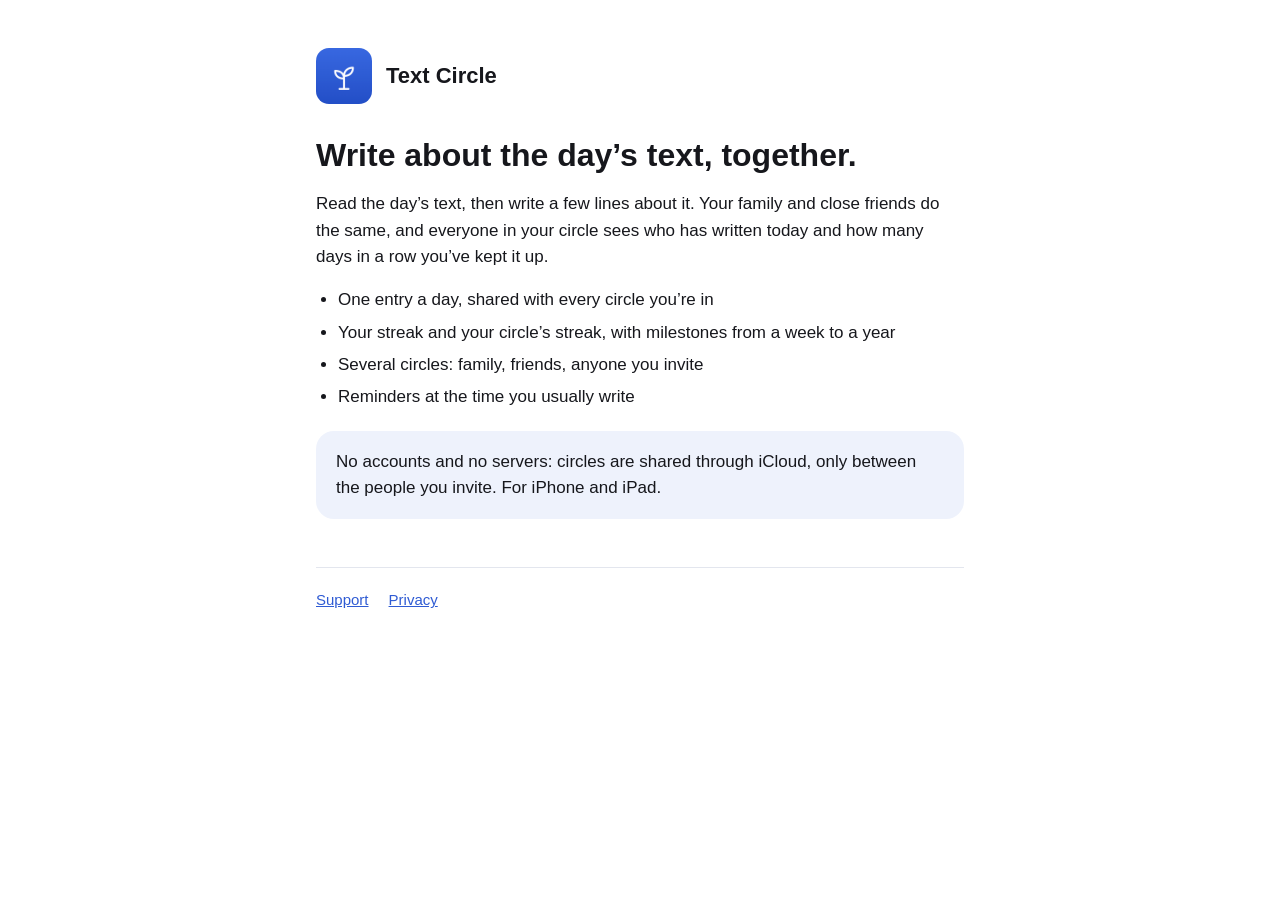
==== index.html @ b2e10839 "Text Circle privacy, support and landing pages Co-Authored-By: Claude Opus 5.5 <noreply@anthropic.co" ====
<!doctype html>
<html lang="en">
<head>
<meta charset="utf-8">
<meta name="viewport" content="width=device-width, initial-scale=1">
<title>Text Circle</title>
<meta name="description" content="Write about the day's text with family and close friends, and keep a streak together.">
<link rel="icon" href="icon.png">
<link rel="stylesheet" href="style.css">
</head>
<body>
<main>
  <header><img src="icon.png" alt=""><span class="name">Text Circle</span></header>

  <h1>Write about the day’s text, together.</h1>
  <p>Read the day’s text, then write a few lines about it. Your family and close friends do the same, and everyone in
  your circle sees who has written today and how many days in a row you’ve kept it up.</p>

  <ul>
    <li>One entry a day, shared with every circle you’re in</li>
    <li>Your streak and your circle’s streak, with milestones from a week to a year</li>
    <li>Several circles: family, friends, anyone you invite</li>
    <li>Reminders at the time you usually write</li>
  </ul>

  <div class="card"><p>No accounts and no servers: circles are shared through iCloud, only between the people you
  invite. For iPhone and iPad.</p></div>

  <nav><a href="support.html">Support</a><a href="privacy.html">Privacy</a></nav>
</main>
</body>
</html>
---- style.css ----
:root {
  --ground: #ffffff;
  --text: #16171c;
  --muted: #5d606b;
  --accent: #2f5bd3;
  --card: #eef2fc;
  --rule: #e3e6ee;
}
@media (prefers-color-scheme: dark) {
  :root {
    --ground: #0e0f13;
    --text: #eceef3;
    --muted: #a0a4b0;
    --accent: #7c9bff;
    --card: #1a1e2b;
    --rule: #262a36;
  }
}
* { box-sizing: border-box; }
html { -webkit-text-size-adjust: 100%; }
body {
  margin: 0;
  background: var(--ground);
  color: var(--text);
  font: 17px/1.55 -apple-system, BlinkMacSystemFont, "SF Pro Text", "Helvetica Neue", Arial, sans-serif;
}
main { max-width: 680px; margin: 0 auto; padding: 48px 16px 64px; }
header { display: flex; align-items: center; gap: 14px; margin-bottom: 32px; }
header img { width: 56px; height: 56px; border-radius: 13px; }
header a { color: inherit; text-decoration: none; }
header .name { font: 600 22px/1.2 ui-rounded, "SF Pro Rounded", -apple-system, sans-serif; }
h1, h2 { font-family: ui-rounded, "SF Pro Rounded", -apple-system, sans-serif; line-height: 1.2; }
h1 { font-size: 32px; margin: 0 0 8px; }
h2 { font-size: 21px; margin: 36px 0 8px; }
p, li { color: var(--text); }
.muted { color: var(--muted); }
a { color: var(--accent); }
.card { background: var(--card); border-radius: 18px; padding: 18px 20px; margin: 20px 0; }
.card p { margin: 0; }
ul { padding-left: 22px; }
li { margin: 6px 0; }
nav { display: flex; gap: 20px; flex-wrap: wrap; margin-top: 48px; padding-top: 20px; border-top: 1px solid var(--rule); font-size: 15px; }
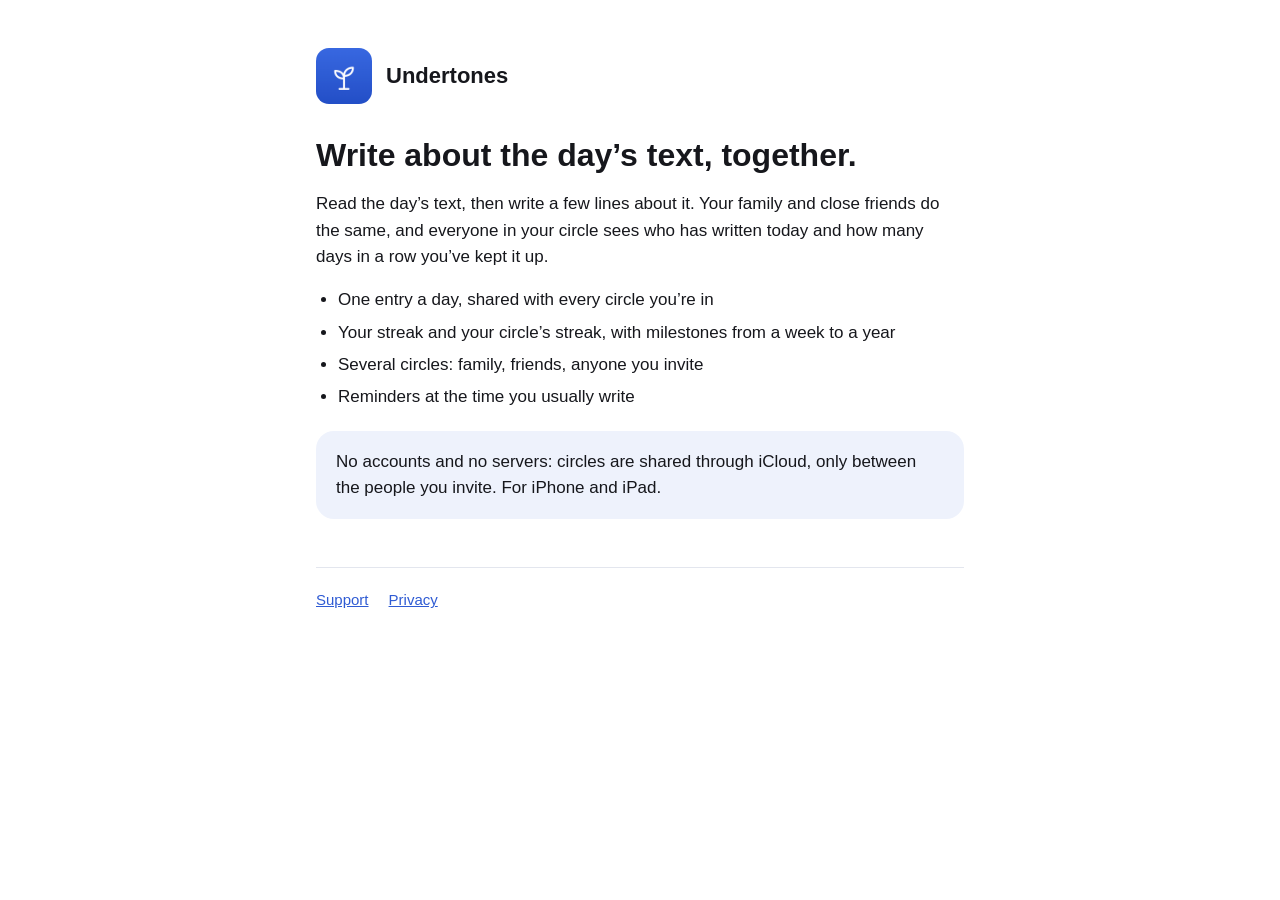
==== commit 7550b5cf: "Rename the app to Undertones Co-Authored-By: Claude Opus 5.5 <noreply@anthropic.com>" ====
--- a/index.html
+++ b/index.html
@@ -3,14 +3,14 @@
 <head>
 <meta charset="utf-8">
 <meta name="viewport" content="width=device-width, initial-scale=1">
-<title>Text Circle</title>
+<title>Undertones</title>
 <meta name="description" content="Write about the day's text with family and close friends, and keep a streak together.">
 <link rel="icon" href="icon.png">
 <link rel="stylesheet" href="style.css">
 </head>
 <body>
 <main>
-  <header><img src="icon.png" alt=""><span class="name">Text Circle</span></header>
+  <header><img src="icon.png" alt=""><span class="name">Undertones</span></header>
 
   <h1>Write about the day’s text, together.</h1>
   <p>Read the day’s text, then write a few lines about it. Your family and close friends do the same, and everyone in
